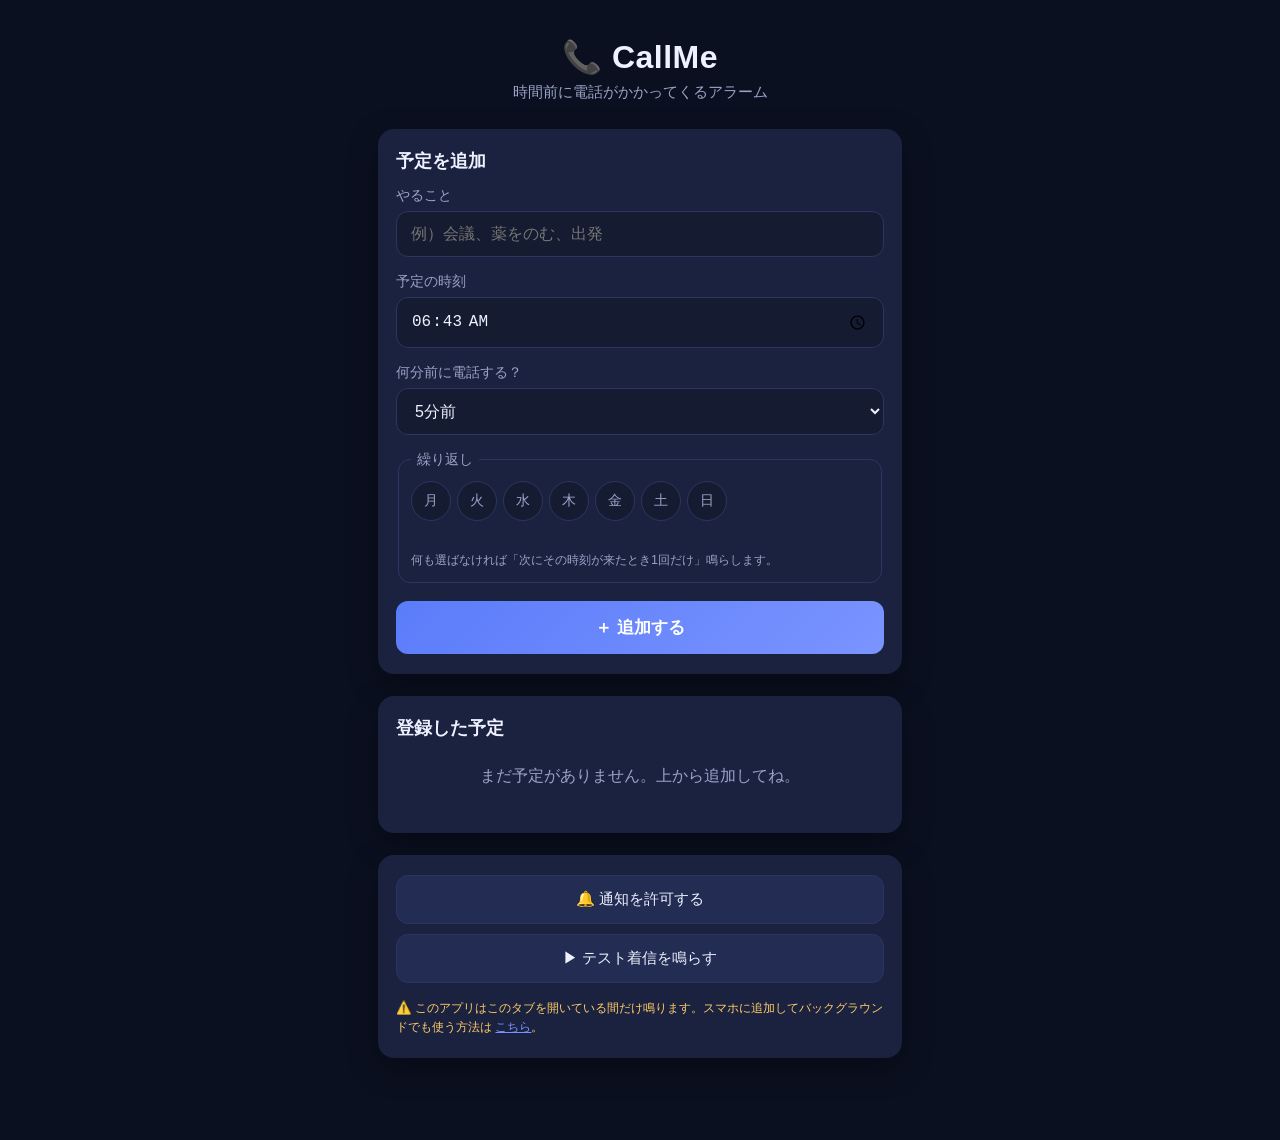
==== index.html @ 074c25a2 "CallMe: 時間前に着信で知らせるADHDフレンドリーなアラームアプリを追加 - フルスクリーン着信画面＋合成着信音＋バイブで無視しづらく通知 - 単発/曜日繰り返し、0〜60分前のリード時間設定" ====
<!DOCTYPE html>
<html lang="ja">
<head>
  <meta charset="UTF-8" />
  <meta name="viewport" content="width=device-width, initial-scale=1.0, viewport-fit=cover" />
  <meta name="theme-color" content="#0b1020" />
  <title>CallMe - 時間前に電話がかかってくるアラーム</title>
  <link rel="manifest" href="manifest.json" />
  <link rel="stylesheet" href="styles.css" />
</head>
<body>
  <!-- メイン画面 -->
  <main id="home" class="screen">
    <header class="app-header">
      <h1>📞 CallMe</h1>
      <p class="tagline">時間前に電話がかかってくるアラーム</p>
    </header>

    <section class="add-card">
      <h2>予定を追加</h2>
      <form id="add-form">
        <label>
          <span>やること</span>
          <input type="text" id="title" placeholder="例）会議、薬をのむ、出発" maxlength="40" required />
        </label>

        <label>
          <span>予定の時刻</span>
          <input type="time" id="time" required />
        </label>

        <label>
          <span>何分前に電話する？</span>
          <select id="lead">
            <option value="0">ちょうどの時刻</option>
            <option value="1">1分前</option>
            <option value="3">3分前</option>
            <option value="5" selected>5分前</option>
            <option value="10">10分前</option>
            <option value="15">15分前</option>
            <option value="30">30分前</option>
            <option value="60">1時間前</option>
          </select>
        </label>

        <fieldset class="repeat">
          <legend>繰り返し</legend>
          <div class="days">
            <label class="day"><input type="checkbox" value="1" /><span>月</span></label>
            <label class="day"><input type="checkbox" value="2" /><span>火</span></label>
            <label class="day"><input type="checkbox" value="3" /><span>水</span></label>
            <label class="day"><input type="checkbox" value="4" /><span>木</span></label>
            <label class="day"><input type="checkbox" value="5" /><span>金</span></label>
            <label class="day"><input type="checkbox" value="6" /><span>土</span></label>
            <label class="day"><input type="checkbox" value="0" /><span>日</span></label>
          </div>
          <p class="hint">何も選ばなければ「次にその時刻が来たとき1回だけ」鳴らします。</p>
        </fieldset>

        <button type="submit" class="primary">＋ 追加する</button>
      </form>
    </section>

    <section class="list-card">
      <h2>登録した予定</h2>
      <ul id="list" class="reminder-list"></ul>
      <p id="empty" class="empty">まだ予定がありません。上から追加してね。</p>
    </section>

    <section class="status-card">
      <button id="enable-notify" class="ghost">🔔 通知を許可する</button>
      <button id="test-call" class="ghost">▶ テスト着信を鳴らす</button>
      <p class="warn" id="tab-warn">⚠️ このアプリはこのタブを開いている間だけ鳴ります。スマホに追加してバックグラウンドでも使う方法は <a href="#" id="show-help">こちら</a>。</p>
    </section>
  </main>

  <!-- 着信画面 -->
  <div id="call-screen" class="call-screen hidden">
    <div class="call-inner">
      <p class="call-status">CallMe からの着信…</p>
      <div class="avatar">📞</div>
      <h2 id="call-title" class="call-title">予定</h2>
      <p id="call-sub" class="call-sub"></p>

      <div class="call-actions">
        <button id="decline" class="call-btn decline" aria-label="拒否">
          <span class="icon">✕</span>
          <small>あとで(5分)</small>
        </button>
        <button id="answer" class="call-btn answer" aria-label="応答">
          <span class="icon">✓</span>
          <small>出る</small>
        </button>
      </div>
    </div>
  </div>

  <!-- 応答後メッセージ -->
  <div id="answered" class="answered hidden">
    <div class="answered-inner">
      <h2 id="answered-title">⏰ 時間だよ！</h2>
      <p id="answered-sub"></p>
      <button id="answered-ok" class="primary">わかった！やる 💪</button>
    </div>
  </div>

  <!-- ヘルプ -->
  <div id="help" class="help hidden">
    <div class="help-inner">
      <h2>スマホで使うには</h2>
      <ol>
        <li>このページを Safari / Chrome で開く</li>
        <li>共有メニュー →「ホーム画面に追加」</li>
        <li>ホーム画面のアイコンから起動</li>
        <li>「🔔 通知を許可する」を押す</li>
      </ol>
      <p class="hint">アプリを開いている（前面にある）ときが一番確実に鳴ります。マナーモードだと音が出ないことがあるので、大事な予定はマナーを解除してね。</p>
      <button id="help-close" class="primary">閉じる</button>
    </div>
  </div>

  <script src="app.js"></script>
</body>
</html>
---- styles.css ----
:root {
  --bg: #0b1020;
  --bg-soft: #151b30;
  --card: #1b2240;
  --card-2: #232c52;
  --text: #eef1ff;
  --muted: #9aa3c7;
  --primary: #5b7cfa;
  --primary-2: #7a94ff;
  --green: #2ecc71;
  --red: #ff4d5e;
  --warn: #ffcc66;
  --radius: 16px;
  --shadow: 0 10px 30px rgba(0,0,0,.35);
}

* { box-sizing: border-box; }

html, body {
  margin: 0;
  padding: 0;
  background: var(--bg);
  color: var(--text);
  font-family: -apple-system, BlinkMacSystemFont, "Hiragino Kaku Gothic ProN",
    "Noto Sans JP", "Segoe UI", Roboto, sans-serif;
  -webkit-font-smoothing: antialiased;
  min-height: 100vh;
}

.screen {
  max-width: 560px;
  margin: 0 auto;
  padding: max(20px, env(safe-area-inset-top)) 18px 60px;
}

.app-header { text-align: center; margin: 18px 0 26px; }
.app-header h1 { font-size: 2rem; margin: 0; letter-spacing: .5px; }
.tagline { color: var(--muted); margin: 6px 0 0; font-size: .95rem; }

section { margin-bottom: 22px; }

.add-card, .list-card, .status-card {
  background: var(--card);
  border-radius: var(--radius);
  padding: 20px 18px;
  box-shadow: var(--shadow);
}

h2 { font-size: 1.1rem; margin: 0 0 14px; }

form label {
  display: block;
  margin-bottom: 16px;
}
form label > span {
  display: block;
  font-size: .85rem;
  color: var(--muted);
  margin-bottom: 6px;
}

input[type="text"],
input[type="time"],
select {
  width: 100%;
  padding: 13px 14px;
  font-size: 1rem;
  color: var(--text);
  background: var(--bg-soft);
  border: 1px solid #2c3560;
  border-radius: 12px;
  outline: none;
}
input:focus, select:focus { border-color: var(--primary); }

.repeat {
  border: 1px solid #2c3560;
  border-radius: 12px;
  padding: 12px;
  margin-bottom: 18px;
}
.repeat legend { color: var(--muted); font-size: .85rem; padding: 0 6px; }
.days { display: flex; gap: 6px; flex-wrap: wrap; }
.day { position: relative; }
.day input { position: absolute; opacity: 0; inset: 0; cursor: pointer; }
.day span {
  display: grid;
  place-items: center;
  width: 40px; height: 40px;
  border-radius: 50%;
  background: var(--bg-soft);
  border: 1px solid #2c3560;
  font-size: .9rem;
  user-select: none;
}
.day input:checked + span {
  background: var(--primary);
  border-color: var(--primary);
  color: #fff;
  font-weight: 700;
}
.hint { color: var(--muted); font-size: .78rem; margin: 8px 0 0; line-height: 1.5; }

button { font-family: inherit; cursor: pointer; }

.primary {
  width: 100%;
  padding: 15px;
  font-size: 1.05rem;
  font-weight: 700;
  color: #fff;
  background: linear-gradient(135deg, var(--primary), var(--primary-2));
  border: none;
  border-radius: 12px;
}
.primary:active { transform: scale(.98); }

.ghost {
  width: 100%;
  padding: 13px;
  font-size: .95rem;
  color: var(--text);
  background: var(--card-2);
  border: 1px solid #2c3560;
  border-radius: 12px;
  margin-bottom: 10px;
}

.reminder-list { list-style: none; margin: 0; padding: 0; }
.reminder-item {
  display: flex;
  align-items: center;
  gap: 12px;
  background: var(--bg-soft);
  border: 1px solid #2c3560;
  border-radius: 12px;
  padding: 12px 14px;
  margin-bottom: 10px;
}
.reminder-item .info { flex: 1; min-width: 0; }
.reminder-item .r-title { font-weight: 700; font-size: 1rem; }
.reminder-item .r-meta { color: var(--muted); font-size: .8rem; margin-top: 3px; }
.reminder-item .r-time { font-size: 1.35rem; font-weight: 800; letter-spacing: .5px; }
.reminder-item .del {
  background: transparent;
  border: none;
  color: var(--red);
  font-size: 1.3rem;
  padding: 4px 8px;
}
.empty { color: var(--muted); text-align: center; padding: 10px 0; }
.reminder-list:not(:empty) + .empty { display: none; }

.warn {
  color: var(--warn);
  font-size: .78rem;
  line-height: 1.6;
  margin: 6px 0 0;
}
.warn a { color: var(--primary-2); }

.hidden { display: none !important; }

/* ---------- 着信画面 ---------- */
.call-screen {
  position: fixed;
  inset: 0;
  z-index: 100;
  background: radial-gradient(circle at 50% 30%, #1c2748, #05070f 80%);
  display: grid;
  place-items: center;
  text-align: center;
  padding: env(safe-area-inset-top) 24px env(safe-area-inset-bottom);
}
.call-inner { width: 100%; max-width: 400px; }
.call-status {
  color: var(--muted);
  letter-spacing: 2px;
  font-size: .9rem;
  animation: blink 1.2s ease-in-out infinite;
}
@keyframes blink { 50% { opacity: .35; } }

.avatar {
  width: 130px; height: 130px;
  margin: 26px auto 22px;
  border-radius: 50%;
  background: linear-gradient(135deg, var(--primary), var(--primary-2));
  display: grid;
  place-items: center;
  font-size: 3.4rem;
  box-shadow: 0 0 0 0 rgba(91,124,250,.6);
  animation: pulse 1.4s ease-out infinite;
}
@keyframes pulse {
  0%   { box-shadow: 0 0 0 0 rgba(91,124,250,.55); }
  100% { box-shadow: 0 0 0 40px rgba(91,124,250,0); }
}
.call-title { font-size: 2rem; margin: 0 0 6px; }
.call-sub { color: var(--muted); font-size: 1rem; margin: 0; }

.call-actions {
  display: flex;
  justify-content: space-around;
  margin-top: 64px;
}
.call-btn {
  display: flex;
  flex-direction: column;
  align-items: center;
  gap: 10px;
  background: transparent;
  border: none;
  color: var(--text);
  font-size: .8rem;
}
.call-btn .icon {
  width: 74px; height: 74px;
  border-radius: 50%;
  display: grid;
  place-items: center;
  font-size: 2rem;
  color: #fff;
}
.call-btn.answer .icon { background: var(--green); animation: jiggle 1s ease-in-out infinite; }
.call-btn.decline .icon { background: var(--red); }
.call-btn:active { transform: scale(.94); }
@keyframes jiggle {
  0%,100% { transform: rotate(0); }
  25% { transform: rotate(-12deg); }
  75% { transform: rotate(12deg); }
}

/* ---------- 応答後 ---------- */
.answered, .help {
  position: fixed;
  inset: 0;
  z-index: 110;
  background: rgba(5,7,15,.92);
  display: grid;
  place-items: center;
  padding: 24px;
}
.answered-inner, .help-inner {
  background: var(--card);
  border-radius: 20px;
  padding: 30px 24px;
  max-width: 400px;
  width: 100%;
  text-align: center;
  box-shadow: var(--shadow);
}
.answered-inner h2 { font-size: 1.8rem; }
.answered-inner p { color: var(--muted); font-size: 1.1rem; margin: 10px 0 26px; }
.help-inner { text-align: left; }
.help-inner h2 { text-align: center; }
.help-inner ol { padding-left: 20px; line-height: 1.9; }
.help-inner .hint { margin: 14px 0 22px; }
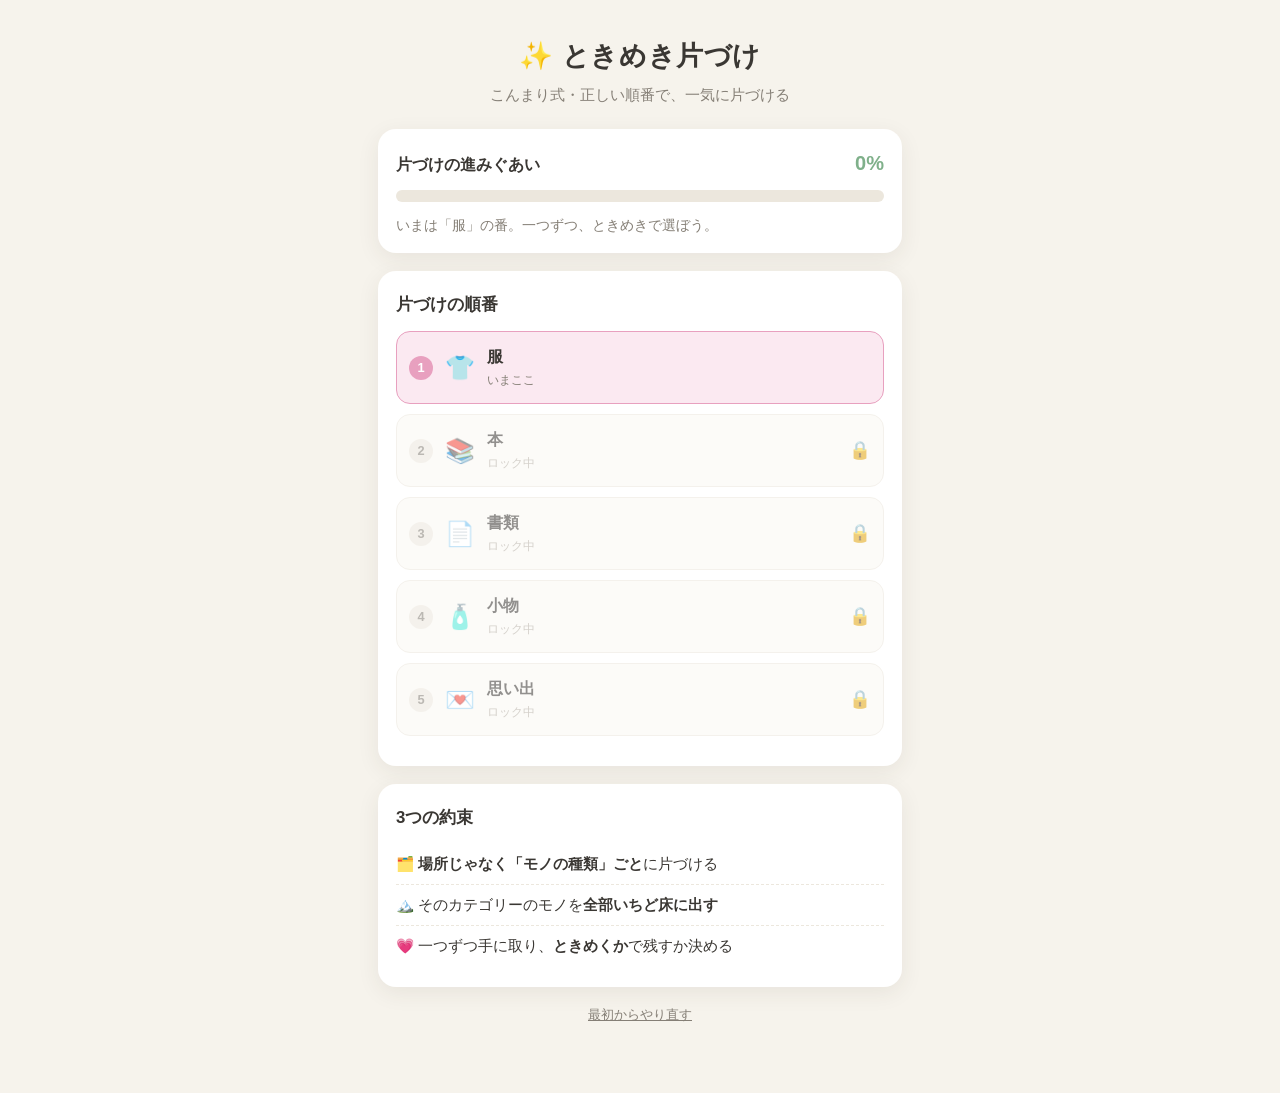
==== commit 98a546f4: "こんまり式 断捨離アプリ「ときめき片づけ」を作成 服→本→書類→小物→思い出の正しい順番でときめきチェックを進めるPWA。 - カテゴリーの順番ロック（前を完了すると次が解放） - 各カテゴリーの集め" ====
--- a/index.html
+++ b/index.html
@@ -3,119 +3,110 @@
 <head>
   <meta charset="UTF-8" />
   <meta name="viewport" content="width=device-width, initial-scale=1.0, viewport-fit=cover" />
-  <meta name="theme-color" content="#0b1020" />
-  <title>CallMe - 時間前に電話がかかってくるアラーム</title>
+  <meta name="theme-color" content="#f6f3ec" />
+  <title>ときめき片づけ — こんまり式 断捨離アプリ</title>
   <link rel="manifest" href="manifest.json" />
   <link rel="stylesheet" href="styles.css" />
 </head>
 <body>
-  <!-- メイン画面 -->
+
+  <!-- ========== ホーム（片づけの旅） ========== -->
   <main id="home" class="screen">
     <header class="app-header">
-      <h1>📞 CallMe</h1>
-      <p class="tagline">時間前に電話がかかってくるアラーム</p>
+      <h1>✨ ときめき片づけ</h1>
+      <p class="tagline">こんまり式・正しい順番で、一気に片づける</p>
     </header>
 
-    <section class="add-card">
-      <h2>予定を追加</h2>
-      <form id="add-form">
-        <label>
-          <span>やること</span>
-          <input type="text" id="title" placeholder="例）会議、薬をのむ、出発" maxlength="40" required />
-        </label>
-
-        <label>
-          <span>予定の時刻</span>
-          <input type="time" id="time" required />
-        </label>
-
-        <label>
-          <span>何分前に電話する？</span>
-          <select id="lead">
-            <option value="0">ちょうどの時刻</option>
-            <option value="1">1分前</option>
-            <option value="3">3分前</option>
-            <option value="5" selected>5分前</option>
-            <option value="10">10分前</option>
-            <option value="15">15分前</option>
-            <option value="30">30分前</option>
-            <option value="60">1時間前</option>
-          </select>
-        </label>
-
-        <fieldset class="repeat">
-          <legend>繰り返し</legend>
-          <div class="days">
-            <label class="day"><input type="checkbox" value="1" /><span>月</span></label>
-            <label class="day"><input type="checkbox" value="2" /><span>火</span></label>
-            <label class="day"><input type="checkbox" value="3" /><span>水</span></label>
-            <label class="day"><input type="checkbox" value="4" /><span>木</span></label>
-            <label class="day"><input type="checkbox" value="5" /><span>金</span></label>
-            <label class="day"><input type="checkbox" value="6" /><span>土</span></label>
-            <label class="day"><input type="checkbox" value="0" /><span>日</span></label>
-          </div>
-          <p class="hint">何も選ばなければ「次にその時刻が来たとき1回だけ」鳴らします。</p>
-        </fieldset>
-
-        <button type="submit" class="primary">＋ 追加する</button>
-      </form>
+    <section class="overall-card">
+      <div class="overall-top">
+        <span id="overall-label">片づけの進みぐあい</span>
+        <span id="overall-percent">0%</span>
+      </div>
+      <div class="progress"><div id="overall-bar" class="progress-fill"></div></div>
+      <p id="overall-sub" class="overall-sub">まずは「服」から。次のカテゴリーは、いまのカテゴリーを終えると開きます。</p>
     </section>
 
-    <section class="list-card">
-      <h2>登録した予定</h2>
-      <ul id="list" class="reminder-list"></ul>
-      <p id="empty" class="empty">まだ予定がありません。上から追加してね。</p>
+    <section class="journey-card">
+      <h2>片づけの順番</h2>
+      <ol id="journey" class="journey"></ol>
     </section>
 
-    <section class="status-card">
-      <button id="enable-notify" class="ghost">🔔 通知を許可する</button>
-      <button id="test-call" class="ghost">▶ テスト着信を鳴らす</button>
-      <p class="warn" id="tab-warn">⚠️ このアプリはこのタブを開いている間だけ鳴ります。スマホに追加してバックグラウンドでも使う方法は <a href="#" id="show-help">こちら</a>。</p>
+    <section class="tips-card">
+      <h2>3つの約束</h2>
+      <ul class="promises">
+        <li>🗂️ <b>場所じゃなく「モノの種類」ごと</b>に片づける</li>
+        <li>🏔️ そのカテゴリーのモノを<b>全部いちど床に出す</b></li>
+        <li>💗 一つずつ手に取り、<b>ときめくか</b>で残すか決める</li>
+      </ul>
     </section>
+
+    <button id="reset-all" class="reset-link">最初からやり直す</button>
   </main>
 
-  <!-- 着信画面 -->
-  <div id="call-screen" class="call-screen hidden">
-    <div class="call-inner">
-      <p class="call-status">CallMe からの着信…</p>
-      <div class="avatar">📞</div>
-      <h2 id="call-title" class="call-title">予定</h2>
-      <p id="call-sub" class="call-sub"></p>
+  <!-- ========== カテゴリー詳細 ========== -->
+  <section id="category" class="screen hidden">
+    <header class="cat-header">
+      <button id="back-home" class="back" aria-label="戻る">‹ 一覧</button>
+      <div class="cat-emoji" id="cat-emoji">👕</div>
+      <h2 id="cat-title">服</h2>
+      <p id="cat-desc" class="cat-desc"></p>
+    </header>
 
-      <div class="call-actions">
-        <button id="decline" class="call-btn decline" aria-label="拒否">
-          <span class="icon">✕</span>
-          <small>あとで(5分)</small>
-        </button>
-        <button id="answer" class="call-btn answer" aria-label="応答">
-          <span class="icon">✓</span>
-          <small>出る</small>
-        </button>
+    <!-- 手順1：集める -->
+    <section id="gather-step" class="cat-block">
+      <div class="step-badge">STEP 1</div>
+      <h3 id="gather-title">まず、全部あつめよう</h3>
+      <ul id="gather-hints" class="gather-hints"></ul>
+      <label class="gather-check">
+        <input type="checkbox" id="gathered" />
+        <span>ぜんぶ一か所に出した！ときめきチェックを始める</span>
+      </label>
+    </section>
+
+    <!-- 手順2：ときめきチェック -->
+    <section id="check-step" class="cat-block hidden">
+      <div class="step-badge">STEP 2</div>
+      <h3>一つずつ、ときめきチェック 💗</h3>
+      <p class="check-hint">手に取ってみて、心がときめけば「残す」、そうでなければ「ありがとう」で手放そう。</p>
+
+      <form id="item-form" class="item-form">
+        <input type="text" id="item-name" placeholder="例）白いTシャツ、青のニット…" maxlength="40" autocomplete="off" />
+        <div class="decide">
+          <button type="button" id="btn-keep" class="decide-btn keep">💗 ときめく<small>残す</small></button>
+          <button type="button" id="btn-let" class="decide-btn let">👋 ありがとう<small>手放す</small></button>
+        </div>
+      </form>
+
+      <div class="tally">
+        <div class="tally-item keep"><span id="keep-count">0</span><small>残した</small></div>
+        <div class="tally-item let"><span id="let-count">0</span><small>手放した</small></div>
       </div>
-    </div>
-  </div>
 
-  <!-- 応答後メッセージ -->
-  <div id="answered" class="answered hidden">
-    <div class="answered-inner">
-      <h2 id="answered-title">⏰ 時間だよ！</h2>
-      <p id="answered-sub"></p>
-      <button id="answered-ok" class="primary">わかった！やる 💪</button>
-    </div>
-  </div>
+      <div class="lists">
+        <div>
+          <h4>💗 残すもの</h4>
+          <ul id="keep-list" class="item-list"></ul>
+          <p id="keep-empty" class="mini-empty">まだありません</p>
+        </div>
+        <div>
+          <h4>👋 手放すもの</h4>
+          <ul id="let-list" class="item-list"></ul>
+          <p id="let-empty" class="mini-empty">まだありません</p>
+        </div>
+      </div>
 
-  <!-- ヘルプ -->
-  <div id="help" class="help hidden">
-    <div class="help-inner">
-      <h2>スマホで使うには</h2>
-      <ol>
-        <li>このページを Safari / Chrome で開く</li>
-        <li>共有メニュー →「ホーム画面に追加」</li>
-        <li>ホーム画面のアイコンから起動</li>
-        <li>「🔔 通知を許可する」を押す</li>
-      </ol>
-      <p class="hint">アプリを開いている（前面にある）ときが一番確実に鳴ります。マナーモードだと音が出ないことがあるので、大事な予定はマナーを解除してね。</p>
-      <button id="help-close" class="primary">閉じる</button>
+      <button id="finish-cat" class="primary big">このカテゴリーを完了する</button>
+    </section>
+  </section>
+
+  <!-- ========== お祝いオーバーレイ ========== -->
+  <div id="celebrate" class="celebrate hidden">
+    <div class="celebrate-inner">
+      <div id="confetti" class="confetti"></div>
+      <div class="celebrate-emoji" id="celebrate-emoji">🎉</div>
+      <h2 id="celebrate-title">完了！</h2>
+      <p id="celebrate-text"></p>
+      <button id="celebrate-next" class="primary big"></button>
     </div>
   </div>
 
--- a/styles.css
+++ b/styles.css
@@ -1,258 +1,290 @@
+/* ときめき片づけ — こんまり式 断捨離アプリ
+ * 清潔・軽やか・ときめき。白×さくら×若葉。
+ */
 :root {
-  --bg: #0b1020;
-  --bg-soft: #151b30;
-  --card: #1b2240;
-  --card-2: #232c52;
-  --text: #eef1ff;
-  --muted: #9aa3c7;
-  --primary: #5b7cfa;
-  --primary-2: #7a94ff;
-  --green: #2ecc71;
-  --red: #ff4d5e;
-  --warn: #ffcc66;
-  --radius: 16px;
-  --shadow: 0 10px 30px rgba(0,0,0,.35);
+  --bg: #f6f3ec;          /* 生成りの白 */
+  --card: #ffffff;
+  --ink: #3a3733;         /* やわらかい墨 */
+  --ink-soft: #857f76;
+  --line: #ece7dd;
+  --sakura: #e8a0bf;      /* ときめきピンク */
+  --sakura-soft: #fbe9f1;
+  --leaf: #7fb08a;        /* 若葉グリーン */
+  --leaf-soft: #e7f1e8;
+  --gold: #e6b566;
+  --radius: 18px;
+  --shadow: 0 6px 22px rgba(60, 50, 40, 0.08);
 }
 
 * { box-sizing: border-box; }
-
-html, body {
-  margin: 0;
-  padding: 0;
+html, body { margin: 0; padding: 0; }
+body {
+  font-family: -apple-system, BlinkMacSystemFont, "Hiragino Sans", "Noto Sans JP", "Segoe UI", sans-serif;
   background: var(--bg);
-  color: var(--text);
-  font-family: -apple-system, BlinkMacSystemFont, "Hiragino Kaku Gothic ProN",
-    "Noto Sans JP", "Segoe UI", Roboto, sans-serif;
+  color: var(--ink);
+  line-height: 1.65;
   -webkit-font-smoothing: antialiased;
-  min-height: 100vh;
+  padding: env(safe-area-inset-top) env(safe-area-inset-right) calc(env(safe-area-inset-bottom) + 28px) env(safe-area-inset-left);
 }
 
 .screen {
   max-width: 560px;
   margin: 0 auto;
-  padding: max(20px, env(safe-area-inset-top)) 18px 60px;
-}
-
-.app-header { text-align: center; margin: 18px 0 26px; }
-.app-header h1 { font-size: 2rem; margin: 0; letter-spacing: .5px; }
-.tagline { color: var(--muted); margin: 6px 0 0; font-size: .95rem; }
-
-section { margin-bottom: 22px; }
-
-.add-card, .list-card, .status-card {
+  padding: 22px 18px 40px;
+}
+.hidden { display: none !important; }
+
+/* ---------- ヘッダー ---------- */
+.app-header { text-align: center; margin: 12px 0 22px; }
+.app-header h1 { font-size: 1.7rem; margin: 0 0 4px; letter-spacing: .02em; }
+.tagline { color: var(--ink-soft); margin: 0; font-size: .92rem; }
+
+/* ---------- 全体進捗 ---------- */
+.overall-card {
   background: var(--card);
   border-radius: var(--radius);
-  padding: 20px 18px;
-  box-shadow: var(--shadow);
-}
-
-h2 { font-size: 1.1rem; margin: 0 0 14px; }
-
-form label {
-  display: block;
-  margin-bottom: 16px;
-}
-form label > span {
-  display: block;
-  font-size: .85rem;
-  color: var(--muted);
-  margin-bottom: 6px;
-}
-
-input[type="text"],
-input[type="time"],
-select {
-  width: 100%;
-  padding: 13px 14px;
-  font-size: 1rem;
-  color: var(--text);
-  background: var(--bg-soft);
-  border: 1px solid #2c3560;
-  border-radius: 12px;
-  outline: none;
-}
-input:focus, select:focus { border-color: var(--primary); }
-
-.repeat {
-  border: 1px solid #2c3560;
-  border-radius: 12px;
-  padding: 12px;
+  padding: 18px 18px 16px;
+  box-shadow: var(--shadow);
   margin-bottom: 18px;
 }
-.repeat legend { color: var(--muted); font-size: .85rem; padding: 0 6px; }
-.days { display: flex; gap: 6px; flex-wrap: wrap; }
-.day { position: relative; }
-.day input { position: absolute; opacity: 0; inset: 0; cursor: pointer; }
-.day span {
-  display: grid;
-  place-items: center;
-  width: 40px; height: 40px;
+.overall-top {
+  display: flex; justify-content: space-between; align-items: baseline;
+  font-weight: 700; margin-bottom: 10px;
+}
+#overall-percent { color: var(--leaf); font-size: 1.25rem; }
+.progress {
+  height: 12px; background: var(--line); border-radius: 999px; overflow: hidden;
+}
+.progress-fill {
+  height: 100%; width: 0%;
+  background: linear-gradient(90deg, var(--leaf), var(--sakura));
+  border-radius: 999px; transition: width .5s ease;
+}
+.overall-sub { margin: 12px 0 0; color: var(--ink-soft); font-size: .88rem; }
+
+/* ---------- 旅リスト ---------- */
+.journey-card, .tips-card {
+  background: var(--card);
+  border-radius: var(--radius);
+  padding: 16px 18px 20px;
+  box-shadow: var(--shadow);
+  margin-bottom: 18px;
+}
+.journey-card h2, .tips-card h2 { font-size: 1.05rem; margin: 4px 0 12px; }
+.journey { list-style: none; margin: 0; padding: 0; }
+.journey-item {
+  display: flex; align-items: center; gap: 12px;
+  padding: 12px 12px;
+  border: 1.5px solid var(--line);
+  border-radius: 14px;
+  margin-bottom: 10px;
+  cursor: pointer;
+  transition: transform .12s ease, border-color .2s, background .2s;
+  background: #fff;
+}
+.journey-item:active { transform: scale(.99); }
+.journey-item .j-num {
+  width: 24px; height: 24px; flex: 0 0 24px;
+  display: grid; place-items: center;
   border-radius: 50%;
-  background: var(--bg-soft);
-  border: 1px solid #2c3560;
-  font-size: .9rem;
-  user-select: none;
-}
-.day input:checked + span {
-  background: var(--primary);
-  border-color: var(--primary);
-  color: #fff;
-  font-weight: 700;
-}
-.hint { color: var(--muted); font-size: .78rem; margin: 8px 0 0; line-height: 1.5; }
-
-button { font-family: inherit; cursor: pointer; }
-
+  background: var(--line); color: var(--ink-soft);
+  font-size: .8rem; font-weight: 700;
+}
+.j-emoji { font-size: 1.5rem; flex: 0 0 auto; }
+.j-body { flex: 1 1 auto; min-width: 0; }
+.j-title { font-weight: 700; }
+.j-status { font-size: .78rem; color: var(--ink-soft); }
+.j-badge { font-size: 1.1rem; color: var(--leaf); flex: 0 0 auto; }
+
+.journey-item.is-current {
+  border-color: var(--sakura);
+  background: var(--sakura-soft);
+}
+.journey-item.is-current .j-num { background: var(--sakura); color: #fff; }
+.journey-item.is-done {
+  border-color: var(--leaf-soft);
+  background: var(--leaf-soft);
+}
+.journey-item.is-done .j-num { background: var(--leaf); color: #fff; }
+.journey-item.is-locked {
+  opacity: .55;
+  cursor: not-allowed;
+  background: #faf8f3;
+}
+.journey-item.is-locked .j-status { color: #b3aca1; }
+
+/* ---------- 3つの約束 ---------- */
+.promises { list-style: none; margin: 0; padding: 0; }
+.promises li {
+  padding: 8px 0;
+  border-bottom: 1px dashed var(--line);
+  font-size: .92rem;
+}
+.promises li:last-child { border-bottom: none; }
+
+.reset-link {
+  display: block; margin: 4px auto 0;
+  background: none; border: none;
+  color: var(--ink-soft); text-decoration: underline;
+  font-size: .82rem; cursor: pointer;
+}
+
+/* ---------- カテゴリー画面 ---------- */
+.cat-header { text-align: center; position: relative; margin-bottom: 18px; }
+.back {
+  position: absolute; left: 0; top: 2px;
+  background: none; border: none; color: var(--leaf);
+  font-size: .95rem; cursor: pointer; font-weight: 600;
+}
+.cat-emoji { font-size: 3rem; line-height: 1; margin-top: 6px; }
+.cat-header h2 { font-size: 1.5rem; margin: 6px 0 6px; }
+.cat-desc { color: var(--ink-soft); font-size: .9rem; margin: 0 auto; max-width: 46ch; }
+
+.cat-block {
+  background: var(--card);
+  border-radius: var(--radius);
+  padding: 18px;
+  box-shadow: var(--shadow);
+  margin-bottom: 18px;
+}
+.step-badge {
+  display: inline-block;
+  background: var(--leaf-soft); color: var(--leaf);
+  font-size: .72rem; font-weight: 700; letter-spacing: .08em;
+  padding: 3px 10px; border-radius: 999px; margin-bottom: 8px;
+}
+.cat-block h3 { margin: 4px 0 12px; font-size: 1.1rem; }
+
+.gather-hints {
+  list-style: none; margin: 0 0 16px; padding: 0;
+  display: grid; grid-template-columns: 1fr 1fr; gap: 6px 12px;
+}
+.gather-hints li {
+  font-size: .84rem; color: var(--ink-soft);
+  padding-left: 16px; position: relative;
+}
+.gather-hints li::before { content: "・"; position: absolute; left: 0; color: var(--sakura); }
+
+.gather-check {
+  display: flex; gap: 10px; align-items: flex-start;
+  background: var(--sakura-soft);
+  padding: 12px 14px; border-radius: 12px;
+  cursor: pointer; font-weight: 600; font-size: .92rem;
+}
+.gather-check input { margin-top: 3px; width: 18px; height: 18px; accent-color: var(--sakura); flex: 0 0 auto; }
+
+.cat-block.is-collapsed { padding-top: 14px; padding-bottom: 14px; opacity: .9; }
+.cat-block.is-collapsed .gather-hints { display: none; }
+
+/* ---------- ときめきチェック入力 ---------- */
+.check-hint { color: var(--ink-soft); font-size: .88rem; margin: -4px 0 14px; }
+.item-form { margin-bottom: 14px; }
+#item-name {
+  width: 100%; padding: 13px 14px;
+  border: 1.5px solid var(--line); border-radius: 12px;
+  font-size: 1rem; background: #fff; color: var(--ink);
+  margin-bottom: 10px;
+}
+#item-name:focus { outline: none; border-color: var(--sakura); }
+
+.decide { display: flex; gap: 10px; }
+.decide-btn {
+  flex: 1; padding: 14px 8px;
+  border: none; border-radius: 12px;
+  font-size: 1rem; font-weight: 700; cursor: pointer;
+  display: flex; flex-direction: column; align-items: center; gap: 2px;
+  transition: transform .1s ease, filter .15s;
+}
+.decide-btn small { font-weight: 500; font-size: .72rem; opacity: .85; }
+.decide-btn:active { transform: scale(.96); }
+.decide-btn.keep { background: var(--sakura); color: #fff; }
+.decide-btn.let { background: var(--leaf-soft); color: var(--leaf); border: 1.5px solid var(--leaf); }
+
+/* ---------- 集計 ---------- */
+.tally { display: flex; gap: 12px; margin: 16px 0; }
+.tally-item {
+  flex: 1; text-align: center;
+  padding: 12px; border-radius: 12px;
+}
+.tally-item span { display: block; font-size: 1.7rem; font-weight: 800; line-height: 1; }
+.tally-item small { font-size: .78rem; color: var(--ink-soft); }
+.tally-item.keep { background: var(--sakura-soft); }
+.tally-item.keep span { color: var(--sakura); }
+.tally-item.let { background: var(--leaf-soft); }
+.tally-item.let span { color: var(--leaf); }
+
+/* ---------- 残す／手放すリスト ---------- */
+.lists { display: grid; grid-template-columns: 1fr 1fr; gap: 14px; margin-bottom: 20px; }
+.lists h4 { margin: 0 0 8px; font-size: .9rem; }
+.item-list { list-style: none; margin: 0; padding: 0; }
+.item-row {
+  display: flex; align-items: center; justify-content: space-between;
+  background: #faf8f3; border-radius: 9px;
+  padding: 7px 10px; margin-bottom: 6px;
+  font-size: .86rem;
+}
+.item-name { word-break: break-word; }
+.item-del {
+  background: none; border: none; color: #c3bcb0;
+  font-size: 1.1rem; line-height: 1; cursor: pointer; padding: 0 2px;
+}
+.mini-empty { color: #c3bcb0; font-size: .8rem; margin: 2px 0; }
+
+/* ---------- ボタン ---------- */
 .primary {
-  width: 100%;
-  padding: 15px;
-  font-size: 1.05rem;
-  font-weight: 700;
-  color: #fff;
-  background: linear-gradient(135deg, var(--primary), var(--primary-2));
-  border: none;
-  border-radius: 12px;
+  width: 100%; padding: 14px;
+  background: var(--ink); color: #fff;
+  border: none; border-radius: 12px;
+  font-size: 1rem; font-weight: 700; cursor: pointer;
+  transition: filter .15s, transform .1s;
 }
 .primary:active { transform: scale(.98); }
-
-.ghost {
-  width: 100%;
-  padding: 13px;
-  font-size: .95rem;
-  color: var(--text);
-  background: var(--card-2);
-  border: 1px solid #2c3560;
-  border-radius: 12px;
-  margin-bottom: 10px;
-}
-
-.reminder-list { list-style: none; margin: 0; padding: 0; }
-.reminder-item {
-  display: flex;
-  align-items: center;
-  gap: 12px;
-  background: var(--bg-soft);
-  border: 1px solid #2c3560;
-  border-radius: 12px;
-  padding: 12px 14px;
-  margin-bottom: 10px;
-}
-.reminder-item .info { flex: 1; min-width: 0; }
-.reminder-item .r-title { font-weight: 700; font-size: 1rem; }
-.reminder-item .r-meta { color: var(--muted); font-size: .8rem; margin-top: 3px; }
-.reminder-item .r-time { font-size: 1.35rem; font-weight: 800; letter-spacing: .5px; }
-.reminder-item .del {
-  background: transparent;
-  border: none;
-  color: var(--red);
-  font-size: 1.3rem;
-  padding: 4px 8px;
-}
-.empty { color: var(--muted); text-align: center; padding: 10px 0; }
-.reminder-list:not(:empty) + .empty { display: none; }
-
-.warn {
-  color: var(--warn);
-  font-size: .78rem;
-  line-height: 1.6;
-  margin: 6px 0 0;
-}
-.warn a { color: var(--primary-2); }
-
-.hidden { display: none !important; }
-
-/* ---------- 着信画面 ---------- */
-.call-screen {
-  position: fixed;
-  inset: 0;
-  z-index: 100;
-  background: radial-gradient(circle at 50% 30%, #1c2748, #05070f 80%);
-  display: grid;
-  place-items: center;
+.primary.big { padding: 16px; font-size: 1.05rem; background: linear-gradient(120deg, var(--leaf), var(--sakura)); }
+
+/* ---------- お祝い ---------- */
+.celebrate {
+  position: fixed; inset: 0; z-index: 50;
+  background: rgba(246, 243, 236, .96);
+  display: grid; place-items: center;
+  padding: 24px;
+  backdrop-filter: blur(2px);
+}
+.celebrate-inner {
+  position: relative;
+  background: var(--card);
+  border-radius: 22px;
+  padding: 34px 26px 26px;
   text-align: center;
-  padding: env(safe-area-inset-top) 24px env(safe-area-inset-bottom);
-}
-.call-inner { width: 100%; max-width: 400px; }
-.call-status {
-  color: var(--muted);
-  letter-spacing: 2px;
-  font-size: .9rem;
-  animation: blink 1.2s ease-in-out infinite;
-}
-@keyframes blink { 50% { opacity: .35; } }
-
-.avatar {
-  width: 130px; height: 130px;
-  margin: 26px auto 22px;
-  border-radius: 50%;
-  background: linear-gradient(135deg, var(--primary), var(--primary-2));
-  display: grid;
-  place-items: center;
-  font-size: 3.4rem;
-  box-shadow: 0 0 0 0 rgba(91,124,250,.6);
-  animation: pulse 1.4s ease-out infinite;
-}
-@keyframes pulse {
-  0%   { box-shadow: 0 0 0 0 rgba(91,124,250,.55); }
-  100% { box-shadow: 0 0 0 40px rgba(91,124,250,0); }
-}
-.call-title { font-size: 2rem; margin: 0 0 6px; }
-.call-sub { color: var(--muted); font-size: 1rem; margin: 0; }
-
-.call-actions {
-  display: flex;
-  justify-content: space-around;
-  margin-top: 64px;
-}
-.call-btn {
-  display: flex;
-  flex-direction: column;
-  align-items: center;
-  gap: 10px;
-  background: transparent;
-  border: none;
-  color: var(--text);
-  font-size: .8rem;
-}
-.call-btn .icon {
-  width: 74px; height: 74px;
-  border-radius: 50%;
-  display: grid;
-  place-items: center;
-  font-size: 2rem;
-  color: #fff;
-}
-.call-btn.answer .icon { background: var(--green); animation: jiggle 1s ease-in-out infinite; }
-.call-btn.decline .icon { background: var(--red); }
-.call-btn:active { transform: scale(.94); }
-@keyframes jiggle {
-  0%,100% { transform: rotate(0); }
-  25% { transform: rotate(-12deg); }
-  75% { transform: rotate(12deg); }
-}
-
-/* ---------- 応答後 ---------- */
-.answered, .help {
-  position: fixed;
-  inset: 0;
-  z-index: 110;
-  background: rgba(5,7,15,.92);
-  display: grid;
-  place-items: center;
-  padding: 24px;
-}
-.answered-inner, .help-inner {
-  background: var(--card);
-  border-radius: 20px;
-  padding: 30px 24px;
-  max-width: 400px;
-  width: 100%;
-  text-align: center;
-  box-shadow: var(--shadow);
-}
-.answered-inner h2 { font-size: 1.8rem; }
-.answered-inner p { color: var(--muted); font-size: 1.1rem; margin: 10px 0 26px; }
-.help-inner { text-align: left; }
-.help-inner h2 { text-align: center; }
-.help-inner ol { padding-left: 20px; line-height: 1.9; }
-.help-inner .hint { margin: 14px 0 22px; }
+  max-width: 400px; width: 100%;
+  box-shadow: var(--shadow);
+  overflow: hidden;
+}
+.celebrate-emoji { font-size: 3.4rem; }
+.celebrate-inner h2 { margin: 10px 0 8px; font-size: 1.3rem; }
+#celebrate-text { color: var(--ink-soft); font-size: .92rem; margin: 0 0 20px; }
+
+/* 紙吹雪 */
+.confetti { position: absolute; inset: 0; pointer-events: none; overflow: hidden; }
+.confetti i {
+  position: absolute; top: -12px; width: 9px; height: 14px;
+  border-radius: 2px; opacity: .9;
+  animation: fall linear forwards;
+}
+@keyframes fall {
+  to { transform: translateY(120vh) rotate(540deg); opacity: 0; }
+}
+
+/* ---------- トースト ---------- */
+.flash {
+  position: fixed; left: 50%; bottom: 26px; transform: translateX(-50%) translateY(20px);
+  background: var(--ink); color: #fff;
+  padding: 11px 18px; border-radius: 999px;
+  font-size: .86rem; box-shadow: var(--shadow);
+  opacity: 0; pointer-events: none; transition: opacity .25s, transform .25s;
+  z-index: 60; max-width: 90vw; text-align: center;
+}
+.flash.show { opacity: 1; transform: translateX(-50%) translateY(0); }
+
+@media (max-width: 380px) {
+  .gather-hints, .lists { grid-template-columns: 1fr; }
+}
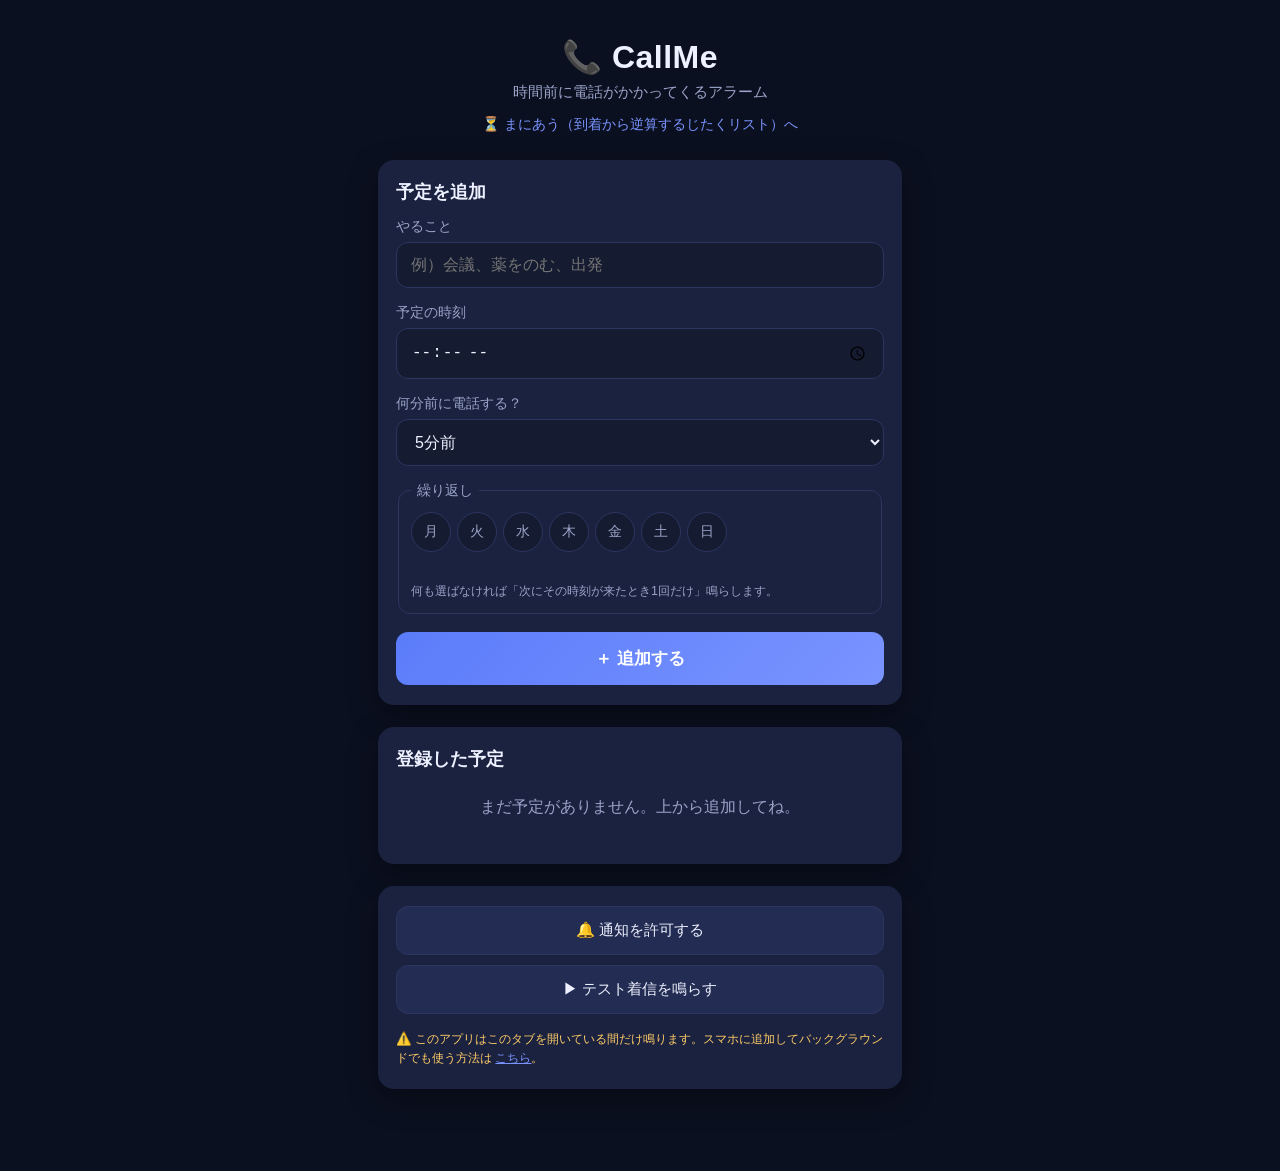
==== commit db5f22e8: "まにあう: 到着から逆算するジャンル別じたくリストを追加 - デート/友達/会社/就活のジャンル別テンプレ（デートは頂いたリストを反映） - 集合→20分前到着→移動→家を出るから当日の身支度を逆算し" ====
--- a/index.html
+++ b/index.html
@@ -3,110 +3,120 @@
 <head>
   <meta charset="UTF-8" />
   <meta name="viewport" content="width=device-width, initial-scale=1.0, viewport-fit=cover" />
-  <meta name="theme-color" content="#f6f3ec" />
-  <title>ときめき片づけ — こんまり式 断捨離アプリ</title>
+  <meta name="theme-color" content="#0b1020" />
+  <title>CallMe - 時間前に電話がかかってくるアラーム</title>
   <link rel="manifest" href="manifest.json" />
   <link rel="stylesheet" href="styles.css" />
 </head>
 <body>
-
-  <!-- ========== ホーム（片づけの旅） ========== -->
+  <!-- メイン画面 -->
   <main id="home" class="screen">
     <header class="app-header">
-      <h1>✨ ときめき片づけ</h1>
-      <p class="tagline">こんまり式・正しい順番で、一気に片づける</p>
+      <h1>📞 CallMe</h1>
+      <p class="tagline">時間前に電話がかかってくるアラーム</p>
+      <nav class="topnav"><a href="prep.html">⏳ まにあう（到着から逆算するじたくリスト）へ</a></nav>
     </header>
 
-    <section class="overall-card">
-      <div class="overall-top">
-        <span id="overall-label">片づけの進みぐあい</span>
-        <span id="overall-percent">0%</span>
-      </div>
-      <div class="progress"><div id="overall-bar" class="progress-fill"></div></div>
-      <p id="overall-sub" class="overall-sub">まずは「服」から。次のカテゴリーは、いまのカテゴリーを終えると開きます。</p>
+    <section class="add-card">
+      <h2>予定を追加</h2>
+      <form id="add-form">
+        <label>
+          <span>やること</span>
+          <input type="text" id="title" placeholder="例）会議、薬をのむ、出発" maxlength="40" required />
+        </label>
+
+        <label>
+          <span>予定の時刻</span>
+          <input type="time" id="time" required />
+        </label>
+
+        <label>
+          <span>何分前に電話する？</span>
+          <select id="lead">
+            <option value="0">ちょうどの時刻</option>
+            <option value="1">1分前</option>
+            <option value="3">3分前</option>
+            <option value="5" selected>5分前</option>
+            <option value="10">10分前</option>
+            <option value="15">15分前</option>
+            <option value="30">30分前</option>
+            <option value="60">1時間前</option>
+          </select>
+        </label>
+
+        <fieldset class="repeat">
+          <legend>繰り返し</legend>
+          <div class="days">
+            <label class="day"><input type="checkbox" value="1" /><span>月</span></label>
+            <label class="day"><input type="checkbox" value="2" /><span>火</span></label>
+            <label class="day"><input type="checkbox" value="3" /><span>水</span></label>
+            <label class="day"><input type="checkbox" value="4" /><span>木</span></label>
+            <label class="day"><input type="checkbox" value="5" /><span>金</span></label>
+            <label class="day"><input type="checkbox" value="6" /><span>土</span></label>
+            <label class="day"><input type="checkbox" value="0" /><span>日</span></label>
+          </div>
+          <p class="hint">何も選ばなければ「次にその時刻が来たとき1回だけ」鳴らします。</p>
+        </fieldset>
+
+        <button type="submit" class="primary">＋ 追加する</button>
+      </form>
     </section>
 
-    <section class="journey-card">
-      <h2>片づけの順番</h2>
-      <ol id="journey" class="journey"></ol>
+    <section class="list-card">
+      <h2>登録した予定</h2>
+      <ul id="list" class="reminder-list"></ul>
+      <p id="empty" class="empty">まだ予定がありません。上から追加してね。</p>
     </section>
 
-    <section class="tips-card">
-      <h2>3つの約束</h2>
-      <ul class="promises">
-        <li>🗂️ <b>場所じゃなく「モノの種類」ごと</b>に片づける</li>
-        <li>🏔️ そのカテゴリーのモノを<b>全部いちど床に出す</b></li>
-        <li>💗 一つずつ手に取り、<b>ときめくか</b>で残すか決める</li>
-      </ul>
+    <section class="status-card">
+      <button id="enable-notify" class="ghost">🔔 通知を許可する</button>
+      <button id="test-call" class="ghost">▶ テスト着信を鳴らす</button>
+      <p class="warn" id="tab-warn">⚠️ このアプリはこのタブを開いている間だけ鳴ります。スマホに追加してバックグラウンドでも使う方法は <a href="#" id="show-help">こちら</a>。</p>
     </section>
-
-    <button id="reset-all" class="reset-link">最初からやり直す</button>
   </main>
 
-  <!-- ========== カテゴリー詳細 ========== -->
-  <section id="category" class="screen hidden">
-    <header class="cat-header">
-      <button id="back-home" class="back" aria-label="戻る">‹ 一覧</button>
-      <div class="cat-emoji" id="cat-emoji">👕</div>
-      <h2 id="cat-title">服</h2>
-      <p id="cat-desc" class="cat-desc"></p>
-    </header>
+  <!-- 着信画面 -->
+  <div id="call-screen" class="call-screen hidden">
+    <div class="call-inner">
+      <p class="call-status">CallMe からの着信…</p>
+      <div class="avatar">📞</div>
+      <h2 id="call-title" class="call-title">予定</h2>
+      <p id="call-sub" class="call-sub"></p>
 
-    <!-- 手順1：集める -->
-    <section id="gather-step" class="cat-block">
-      <div class="step-badge">STEP 1</div>
-      <h3 id="gather-title">まず、全部あつめよう</h3>
-      <ul id="gather-hints" class="gather-hints"></ul>
-      <label class="gather-check">
-        <input type="checkbox" id="gathered" />
-        <span>ぜんぶ一か所に出した！ときめきチェックを始める</span>
-      </label>
-    </section>
+      <div class="call-actions">
+        <button id="decline" class="call-btn decline" aria-label="拒否">
+          <span class="icon">✕</span>
+          <small>あとで(5分)</small>
+        </button>
+        <button id="answer" class="call-btn answer" aria-label="応答">
+          <span class="icon">✓</span>
+          <small>出る</small>
+        </button>
+      </div>
+    </div>
+  </div>
 
-    <!-- 手順2：ときめきチェック -->
-    <section id="check-step" class="cat-block hidden">
-      <div class="step-badge">STEP 2</div>
-      <h3>一つずつ、ときめきチェック 💗</h3>
-      <p class="check-hint">手に取ってみて、心がときめけば「残す」、そうでなければ「ありがとう」で手放そう。</p>
+  <!-- 応答後メッセージ -->
+  <div id="answered" class="answered hidden">
+    <div class="answered-inner">
+      <h2 id="answered-title">⏰ 時間だよ！</h2>
+      <p id="answered-sub"></p>
+      <button id="answered-ok" class="primary">わかった！やる 💪</button>
+    </div>
+  </div>
 
-      <form id="item-form" class="item-form">
-        <input type="text" id="item-name" placeholder="例）白いTシャツ、青のニット…" maxlength="40" autocomplete="off" />
-        <div class="decide">
-          <button type="button" id="btn-keep" class="decide-btn keep">💗 ときめく<small>残す</small></button>
-          <button type="button" id="btn-let" class="decide-btn let">👋 ありがとう<small>手放す</small></button>
-        </div>
-      </form>
-
-      <div class="tally">
-        <div class="tally-item keep"><span id="keep-count">0</span><small>残した</small></div>
-        <div class="tally-item let"><span id="let-count">0</span><small>手放した</small></div>
-      </div>
-
-      <div class="lists">
-        <div>
-          <h4>💗 残すもの</h4>
-          <ul id="keep-list" class="item-list"></ul>
-          <p id="keep-empty" class="mini-empty">まだありません</p>
-        </div>
-        <div>
-          <h4>👋 手放すもの</h4>
-          <ul id="let-list" class="item-list"></ul>
-          <p id="let-empty" class="mini-empty">まだありません</p>
-        </div>
-      </div>
-
-      <button id="finish-cat" class="primary big">このカテゴリーを完了する</button>
-    </section>
-  </section>
-
-  <!-- ========== お祝いオーバーレイ ========== -->
-  <div id="celebrate" class="celebrate hidden">
-    <div class="celebrate-inner">
-      <div id="confetti" class="confetti"></div>
-      <div class="celebrate-emoji" id="celebrate-emoji">🎉</div>
-      <h2 id="celebrate-title">完了！</h2>
-      <p id="celebrate-text"></p>
-      <button id="celebrate-next" class="primary big"></button>
+  <!-- ヘルプ -->
+  <div id="help" class="help hidden">
+    <div class="help-inner">
+      <h2>スマホで使うには</h2>
+      <ol>
+        <li>このページを Safari / Chrome で開く</li>
+        <li>共有メニュー →「ホーム画面に追加」</li>
+        <li>ホーム画面のアイコンから起動</li>
+        <li>「🔔 通知を許可する」を押す</li>
+      </ol>
+      <p class="hint">アプリを開いている（前面にある）ときが一番確実に鳴ります。マナーモードだと音が出ないことがあるので、大事な予定はマナーを解除してね。</p>
+      <button id="help-close" class="primary">閉じる</button>
     </div>
   </div>
 
--- a/styles.css
+++ b/styles.css
@@ -1,290 +1,260 @@
-/* ときめき片づけ — こんまり式 断捨離アプリ
- * 清潔・軽やか・ときめき。白×さくら×若葉。
- */
 :root {
-  --bg: #f6f3ec;          /* 生成りの白 */
-  --card: #ffffff;
-  --ink: #3a3733;         /* やわらかい墨 */
-  --ink-soft: #857f76;
-  --line: #ece7dd;
-  --sakura: #e8a0bf;      /* ときめきピンク */
-  --sakura-soft: #fbe9f1;
-  --leaf: #7fb08a;        /* 若葉グリーン */
-  --leaf-soft: #e7f1e8;
-  --gold: #e6b566;
-  --radius: 18px;
-  --shadow: 0 6px 22px rgba(60, 50, 40, 0.08);
+  --bg: #0b1020;
+  --bg-soft: #151b30;
+  --card: #1b2240;
+  --card-2: #232c52;
+  --text: #eef1ff;
+  --muted: #9aa3c7;
+  --primary: #5b7cfa;
+  --primary-2: #7a94ff;
+  --green: #2ecc71;
+  --red: #ff4d5e;
+  --warn: #ffcc66;
+  --radius: 16px;
+  --shadow: 0 10px 30px rgba(0,0,0,.35);
 }
 
 * { box-sizing: border-box; }
-html, body { margin: 0; padding: 0; }
-body {
-  font-family: -apple-system, BlinkMacSystemFont, "Hiragino Sans", "Noto Sans JP", "Segoe UI", sans-serif;
+
+html, body {
+  margin: 0;
+  padding: 0;
   background: var(--bg);
-  color: var(--ink);
-  line-height: 1.65;
+  color: var(--text);
+  font-family: -apple-system, BlinkMacSystemFont, "Hiragino Kaku Gothic ProN",
+    "Noto Sans JP", "Segoe UI", Roboto, sans-serif;
   -webkit-font-smoothing: antialiased;
-  padding: env(safe-area-inset-top) env(safe-area-inset-right) calc(env(safe-area-inset-bottom) + 28px) env(safe-area-inset-left);
+  min-height: 100vh;
 }
 
 .screen {
   max-width: 560px;
   margin: 0 auto;
-  padding: 22px 18px 40px;
-}
-.hidden { display: none !important; }
-
-/* ---------- ヘッダー ---------- */
-.app-header { text-align: center; margin: 12px 0 22px; }
-.app-header h1 { font-size: 1.7rem; margin: 0 0 4px; letter-spacing: .02em; }
-.tagline { color: var(--ink-soft); margin: 0; font-size: .92rem; }
-
-/* ---------- 全体進捗 ---------- */
-.overall-card {
+  padding: max(20px, env(safe-area-inset-top)) 18px 60px;
+}
+
+.app-header { text-align: center; margin: 18px 0 26px; }
+.app-header h1 { font-size: 2rem; margin: 0; letter-spacing: .5px; }
+.tagline { color: var(--muted); margin: 6px 0 0; font-size: .95rem; }
+.topnav { margin-top: 12px; }
+.topnav a { color: var(--primary-2); text-decoration: none; font-size: .9rem; }
+
+section { margin-bottom: 22px; }
+
+.add-card, .list-card, .status-card {
   background: var(--card);
   border-radius: var(--radius);
-  padding: 18px 18px 16px;
+  padding: 20px 18px;
   box-shadow: var(--shadow);
+}
+
+h2 { font-size: 1.1rem; margin: 0 0 14px; }
+
+form label {
+  display: block;
+  margin-bottom: 16px;
+}
+form label > span {
+  display: block;
+  font-size: .85rem;
+  color: var(--muted);
+  margin-bottom: 6px;
+}
+
+input[type="text"],
+input[type="time"],
+select {
+  width: 100%;
+  padding: 13px 14px;
+  font-size: 1rem;
+  color: var(--text);
+  background: var(--bg-soft);
+  border: 1px solid #2c3560;
+  border-radius: 12px;
+  outline: none;
+}
+input:focus, select:focus { border-color: var(--primary); }
+
+.repeat {
+  border: 1px solid #2c3560;
+  border-radius: 12px;
+  padding: 12px;
   margin-bottom: 18px;
 }
-.overall-top {
-  display: flex; justify-content: space-between; align-items: baseline;
-  font-weight: 700; margin-bottom: 10px;
-}
-#overall-percent { color: var(--leaf); font-size: 1.25rem; }
-.progress {
-  height: 12px; background: var(--line); border-radius: 999px; overflow: hidden;
-}
-.progress-fill {
-  height: 100%; width: 0%;
-  background: linear-gradient(90deg, var(--leaf), var(--sakura));
-  border-radius: 999px; transition: width .5s ease;
-}
-.overall-sub { margin: 12px 0 0; color: var(--ink-soft); font-size: .88rem; }
-
-/* ---------- 旅リスト ---------- */
-.journey-card, .tips-card {
+.repeat legend { color: var(--muted); font-size: .85rem; padding: 0 6px; }
+.days { display: flex; gap: 6px; flex-wrap: wrap; }
+.day { position: relative; }
+.day input { position: absolute; opacity: 0; inset: 0; cursor: pointer; }
+.day span {
+  display: grid;
+  place-items: center;
+  width: 40px; height: 40px;
+  border-radius: 50%;
+  background: var(--bg-soft);
+  border: 1px solid #2c3560;
+  font-size: .9rem;
+  user-select: none;
+}
+.day input:checked + span {
+  background: var(--primary);
+  border-color: var(--primary);
+  color: #fff;
+  font-weight: 700;
+}
+.hint { color: var(--muted); font-size: .78rem; margin: 8px 0 0; line-height: 1.5; }
+
+button { font-family: inherit; cursor: pointer; }
+
+.primary {
+  width: 100%;
+  padding: 15px;
+  font-size: 1.05rem;
+  font-weight: 700;
+  color: #fff;
+  background: linear-gradient(135deg, var(--primary), var(--primary-2));
+  border: none;
+  border-radius: 12px;
+}
+.primary:active { transform: scale(.98); }
+
+.ghost {
+  width: 100%;
+  padding: 13px;
+  font-size: .95rem;
+  color: var(--text);
+  background: var(--card-2);
+  border: 1px solid #2c3560;
+  border-radius: 12px;
+  margin-bottom: 10px;
+}
+
+.reminder-list { list-style: none; margin: 0; padding: 0; }
+.reminder-item {
+  display: flex;
+  align-items: center;
+  gap: 12px;
+  background: var(--bg-soft);
+  border: 1px solid #2c3560;
+  border-radius: 12px;
+  padding: 12px 14px;
+  margin-bottom: 10px;
+}
+.reminder-item .info { flex: 1; min-width: 0; }
+.reminder-item .r-title { font-weight: 700; font-size: 1rem; }
+.reminder-item .r-meta { color: var(--muted); font-size: .8rem; margin-top: 3px; }
+.reminder-item .r-time { font-size: 1.35rem; font-weight: 800; letter-spacing: .5px; }
+.reminder-item .del {
+  background: transparent;
+  border: none;
+  color: var(--red);
+  font-size: 1.3rem;
+  padding: 4px 8px;
+}
+.empty { color: var(--muted); text-align: center; padding: 10px 0; }
+.reminder-list:not(:empty) + .empty { display: none; }
+
+.warn {
+  color: var(--warn);
+  font-size: .78rem;
+  line-height: 1.6;
+  margin: 6px 0 0;
+}
+.warn a { color: var(--primary-2); }
+
+.hidden { display: none !important; }
+
+/* ---------- 着信画面 ---------- */
+.call-screen {
+  position: fixed;
+  inset: 0;
+  z-index: 100;
+  background: radial-gradient(circle at 50% 30%, #1c2748, #05070f 80%);
+  display: grid;
+  place-items: center;
+  text-align: center;
+  padding: env(safe-area-inset-top) 24px env(safe-area-inset-bottom);
+}
+.call-inner { width: 100%; max-width: 400px; }
+.call-status {
+  color: var(--muted);
+  letter-spacing: 2px;
+  font-size: .9rem;
+  animation: blink 1.2s ease-in-out infinite;
+}
+@keyframes blink { 50% { opacity: .35; } }
+
+.avatar {
+  width: 130px; height: 130px;
+  margin: 26px auto 22px;
+  border-radius: 50%;
+  background: linear-gradient(135deg, var(--primary), var(--primary-2));
+  display: grid;
+  place-items: center;
+  font-size: 3.4rem;
+  box-shadow: 0 0 0 0 rgba(91,124,250,.6);
+  animation: pulse 1.4s ease-out infinite;
+}
+@keyframes pulse {
+  0%   { box-shadow: 0 0 0 0 rgba(91,124,250,.55); }
+  100% { box-shadow: 0 0 0 40px rgba(91,124,250,0); }
+}
+.call-title { font-size: 2rem; margin: 0 0 6px; }
+.call-sub { color: var(--muted); font-size: 1rem; margin: 0; }
+
+.call-actions {
+  display: flex;
+  justify-content: space-around;
+  margin-top: 64px;
+}
+.call-btn {
+  display: flex;
+  flex-direction: column;
+  align-items: center;
+  gap: 10px;
+  background: transparent;
+  border: none;
+  color: var(--text);
+  font-size: .8rem;
+}
+.call-btn .icon {
+  width: 74px; height: 74px;
+  border-radius: 50%;
+  display: grid;
+  place-items: center;
+  font-size: 2rem;
+  color: #fff;
+}
+.call-btn.answer .icon { background: var(--green); animation: jiggle 1s ease-in-out infinite; }
+.call-btn.decline .icon { background: var(--red); }
+.call-btn:active { transform: scale(.94); }
+@keyframes jiggle {
+  0%,100% { transform: rotate(0); }
+  25% { transform: rotate(-12deg); }
+  75% { transform: rotate(12deg); }
+}
+
+/* ---------- 応答後 ---------- */
+.answered, .help {
+  position: fixed;
+  inset: 0;
+  z-index: 110;
+  background: rgba(5,7,15,.92);
+  display: grid;
+  place-items: center;
+  padding: 24px;
+}
+.answered-inner, .help-inner {
   background: var(--card);
-  border-radius: var(--radius);
-  padding: 16px 18px 20px;
+  border-radius: 20px;
+  padding: 30px 24px;
+  max-width: 400px;
+  width: 100%;
+  text-align: center;
   box-shadow: var(--shadow);
-  margin-bottom: 18px;
-}
-.journey-card h2, .tips-card h2 { font-size: 1.05rem; margin: 4px 0 12px; }
-.journey { list-style: none; margin: 0; padding: 0; }
-.journey-item {
-  display: flex; align-items: center; gap: 12px;
-  padding: 12px 12px;
-  border: 1.5px solid var(--line);
-  border-radius: 14px;
-  margin-bottom: 10px;
-  cursor: pointer;
-  transition: transform .12s ease, border-color .2s, background .2s;
-  background: #fff;
-}
-.journey-item:active { transform: scale(.99); }
-.journey-item .j-num {
-  width: 24px; height: 24px; flex: 0 0 24px;
-  display: grid; place-items: center;
-  border-radius: 50%;
-  background: var(--line); color: var(--ink-soft);
-  font-size: .8rem; font-weight: 700;
-}
-.j-emoji { font-size: 1.5rem; flex: 0 0 auto; }
-.j-body { flex: 1 1 auto; min-width: 0; }
-.j-title { font-weight: 700; }
-.j-status { font-size: .78rem; color: var(--ink-soft); }
-.j-badge { font-size: 1.1rem; color: var(--leaf); flex: 0 0 auto; }
-
-.journey-item.is-current {
-  border-color: var(--sakura);
-  background: var(--sakura-soft);
-}
-.journey-item.is-current .j-num { background: var(--sakura); color: #fff; }
-.journey-item.is-done {
-  border-color: var(--leaf-soft);
-  background: var(--leaf-soft);
-}
-.journey-item.is-done .j-num { background: var(--leaf); color: #fff; }
-.journey-item.is-locked {
-  opacity: .55;
-  cursor: not-allowed;
-  background: #faf8f3;
-}
-.journey-item.is-locked .j-status { color: #b3aca1; }
-
-/* ---------- 3つの約束 ---------- */
-.promises { list-style: none; margin: 0; padding: 0; }
-.promises li {
-  padding: 8px 0;
-  border-bottom: 1px dashed var(--line);
-  font-size: .92rem;
-}
-.promises li:last-child { border-bottom: none; }
-
-.reset-link {
-  display: block; margin: 4px auto 0;
-  background: none; border: none;
-  color: var(--ink-soft); text-decoration: underline;
-  font-size: .82rem; cursor: pointer;
-}
-
-/* ---------- カテゴリー画面 ---------- */
-.cat-header { text-align: center; position: relative; margin-bottom: 18px; }
-.back {
-  position: absolute; left: 0; top: 2px;
-  background: none; border: none; color: var(--leaf);
-  font-size: .95rem; cursor: pointer; font-weight: 600;
-}
-.cat-emoji { font-size: 3rem; line-height: 1; margin-top: 6px; }
-.cat-header h2 { font-size: 1.5rem; margin: 6px 0 6px; }
-.cat-desc { color: var(--ink-soft); font-size: .9rem; margin: 0 auto; max-width: 46ch; }
-
-.cat-block {
-  background: var(--card);
-  border-radius: var(--radius);
-  padding: 18px;
-  box-shadow: var(--shadow);
-  margin-bottom: 18px;
-}
-.step-badge {
-  display: inline-block;
-  background: var(--leaf-soft); color: var(--leaf);
-  font-size: .72rem; font-weight: 700; letter-spacing: .08em;
-  padding: 3px 10px; border-radius: 999px; margin-bottom: 8px;
-}
-.cat-block h3 { margin: 4px 0 12px; font-size: 1.1rem; }
-
-.gather-hints {
-  list-style: none; margin: 0 0 16px; padding: 0;
-  display: grid; grid-template-columns: 1fr 1fr; gap: 6px 12px;
-}
-.gather-hints li {
-  font-size: .84rem; color: var(--ink-soft);
-  padding-left: 16px; position: relative;
-}
-.gather-hints li::before { content: "・"; position: absolute; left: 0; color: var(--sakura); }
-
-.gather-check {
-  display: flex; gap: 10px; align-items: flex-start;
-  background: var(--sakura-soft);
-  padding: 12px 14px; border-radius: 12px;
-  cursor: pointer; font-weight: 600; font-size: .92rem;
-}
-.gather-check input { margin-top: 3px; width: 18px; height: 18px; accent-color: var(--sakura); flex: 0 0 auto; }
-
-.cat-block.is-collapsed { padding-top: 14px; padding-bottom: 14px; opacity: .9; }
-.cat-block.is-collapsed .gather-hints { display: none; }
-
-/* ---------- ときめきチェック入力 ---------- */
-.check-hint { color: var(--ink-soft); font-size: .88rem; margin: -4px 0 14px; }
-.item-form { margin-bottom: 14px; }
-#item-name {
-  width: 100%; padding: 13px 14px;
-  border: 1.5px solid var(--line); border-radius: 12px;
-  font-size: 1rem; background: #fff; color: var(--ink);
-  margin-bottom: 10px;
-}
-#item-name:focus { outline: none; border-color: var(--sakura); }
-
-.decide { display: flex; gap: 10px; }
-.decide-btn {
-  flex: 1; padding: 14px 8px;
-  border: none; border-radius: 12px;
-  font-size: 1rem; font-weight: 700; cursor: pointer;
-  display: flex; flex-direction: column; align-items: center; gap: 2px;
-  transition: transform .1s ease, filter .15s;
-}
-.decide-btn small { font-weight: 500; font-size: .72rem; opacity: .85; }
-.decide-btn:active { transform: scale(.96); }
-.decide-btn.keep { background: var(--sakura); color: #fff; }
-.decide-btn.let { background: var(--leaf-soft); color: var(--leaf); border: 1.5px solid var(--leaf); }
-
-/* ---------- 集計 ---------- */
-.tally { display: flex; gap: 12px; margin: 16px 0; }
-.tally-item {
-  flex: 1; text-align: center;
-  padding: 12px; border-radius: 12px;
-}
-.tally-item span { display: block; font-size: 1.7rem; font-weight: 800; line-height: 1; }
-.tally-item small { font-size: .78rem; color: var(--ink-soft); }
-.tally-item.keep { background: var(--sakura-soft); }
-.tally-item.keep span { color: var(--sakura); }
-.tally-item.let { background: var(--leaf-soft); }
-.tally-item.let span { color: var(--leaf); }
-
-/* ---------- 残す／手放すリスト ---------- */
-.lists { display: grid; grid-template-columns: 1fr 1fr; gap: 14px; margin-bottom: 20px; }
-.lists h4 { margin: 0 0 8px; font-size: .9rem; }
-.item-list { list-style: none; margin: 0; padding: 0; }
-.item-row {
-  display: flex; align-items: center; justify-content: space-between;
-  background: #faf8f3; border-radius: 9px;
-  padding: 7px 10px; margin-bottom: 6px;
-  font-size: .86rem;
-}
-.item-name { word-break: break-word; }
-.item-del {
-  background: none; border: none; color: #c3bcb0;
-  font-size: 1.1rem; line-height: 1; cursor: pointer; padding: 0 2px;
-}
-.mini-empty { color: #c3bcb0; font-size: .8rem; margin: 2px 0; }
-
-/* ---------- ボタン ---------- */
-.primary {
-  width: 100%; padding: 14px;
-  background: var(--ink); color: #fff;
-  border: none; border-radius: 12px;
-  font-size: 1rem; font-weight: 700; cursor: pointer;
-  transition: filter .15s, transform .1s;
-}
-.primary:active { transform: scale(.98); }
-.primary.big { padding: 16px; font-size: 1.05rem; background: linear-gradient(120deg, var(--leaf), var(--sakura)); }
-
-/* ---------- お祝い ---------- */
-.celebrate {
-  position: fixed; inset: 0; z-index: 50;
-  background: rgba(246, 243, 236, .96);
-  display: grid; place-items: center;
-  padding: 24px;
-  backdrop-filter: blur(2px);
-}
-.celebrate-inner {
-  position: relative;
-  background: var(--card);
-  border-radius: 22px;
-  padding: 34px 26px 26px;
-  text-align: center;
-  max-width: 400px; width: 100%;
-  box-shadow: var(--shadow);
-  overflow: hidden;
-}
-.celebrate-emoji { font-size: 3.4rem; }
-.celebrate-inner h2 { margin: 10px 0 8px; font-size: 1.3rem; }
-#celebrate-text { color: var(--ink-soft); font-size: .92rem; margin: 0 0 20px; }
-
-/* 紙吹雪 */
-.confetti { position: absolute; inset: 0; pointer-events: none; overflow: hidden; }
-.confetti i {
-  position: absolute; top: -12px; width: 9px; height: 14px;
-  border-radius: 2px; opacity: .9;
-  animation: fall linear forwards;
-}
-@keyframes fall {
-  to { transform: translateY(120vh) rotate(540deg); opacity: 0; }
-}
-
-/* ---------- トースト ---------- */
-.flash {
-  position: fixed; left: 50%; bottom: 26px; transform: translateX(-50%) translateY(20px);
-  background: var(--ink); color: #fff;
-  padding: 11px 18px; border-radius: 999px;
-  font-size: .86rem; box-shadow: var(--shadow);
-  opacity: 0; pointer-events: none; transition: opacity .25s, transform .25s;
-  z-index: 60; max-width: 90vw; text-align: center;
-}
-.flash.show { opacity: 1; transform: translateX(-50%) translateY(0); }
-
-@media (max-width: 380px) {
-  .gather-hints, .lists { grid-template-columns: 1fr; }
-}
+}
+.answered-inner h2 { font-size: 1.8rem; }
+.answered-inner p { color: var(--muted); font-size: 1.1rem; margin: 10px 0 26px; }
+.help-inner { text-align: left; }
+.help-inner h2 { text-align: center; }
+.help-inner ol { padding-left: 20px; line-height: 1.9; }
+.help-inner .hint { margin: 14px 0 22px; }
